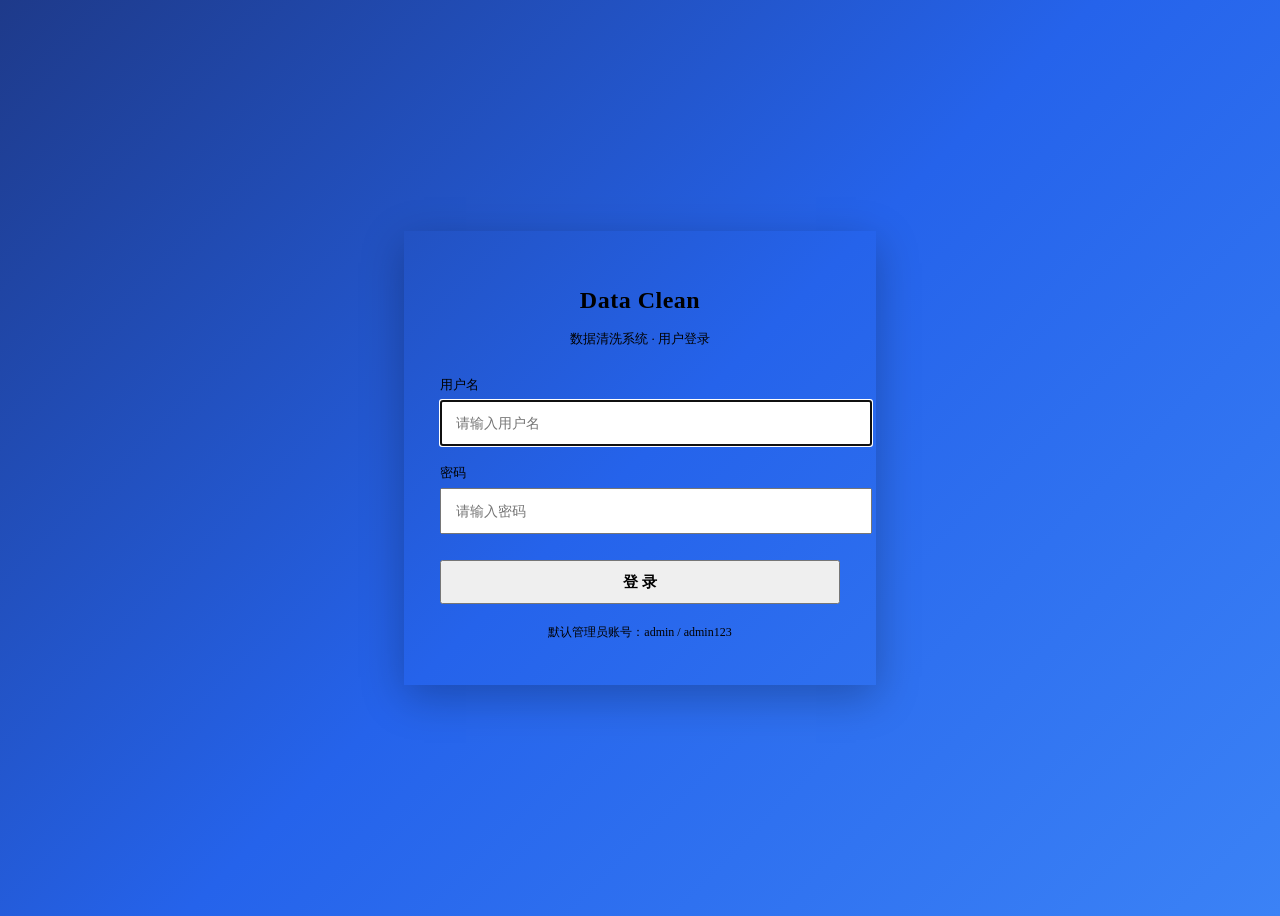
==== data-clean-system/src/main/resources/static/login.html @ 100e1c83 "feat: 添加JWT认证与用户管理及填充失败记录功能" ====
<!DOCTYPE html>
<html lang="zh-CN">
<head>
<meta charset="UTF-8">
<meta name="viewport" content="width=device-width, initial-scale=1.0">
<title>登录 - Data Clean 数据清洗系统</title>
<link rel="stylesheet" href="/css/style.css">
<style>
    body {
        display: flex;
        align-items: center;
        justify-content: center;
        min-height: 100vh;
        background: linear-gradient(135deg, #1e3a8a 0%, #2563eb 50%, #3b82f6 100%);
    }
    .login-wrapper {
        width: 400px;
        max-width: 92vw;
        background: var(--surface);
        border-radius: var(--radius-lg);
        box-shadow: 0 12px 40px rgba(0, 0, 0, .25);
        padding: 40px 36px 32px;
    }
    .login-brand { text-align: center; margin-bottom: 28px; }
    .login-brand h1 { font-size: 24px; font-weight: 700; color: var(--text); letter-spacing: .5px; }
    .login-brand p { font-size: 13px; color: var(--text-secondary); margin-top: 6px; }
    .login-form .form-group { margin-bottom: 18px; }
    .login-form label { display: block; font-size: 13px; color: var(--text-secondary); margin-bottom: 6px; }
    .login-form .form-input { width: 100%; height: 42px; padding: 0 14px; font-size: 14px; }
    .login-btn {
        width: 100%; height: 44px; margin-top: 8px;
        font-size: 15px; font-weight: 600;
    }
    .login-error {
        display: none;
        background: var(--danger-subtle); color: var(--danger);
        border: 1px solid #fecaca; border-radius: var(--radius-sm);
        padding: 10px 12px; font-size: 13px; margin-bottom: 16px;
    }
    .login-error.show { display: block; }
    .login-tip { text-align: center; font-size: 12px; color: var(--text-tertiary); margin-top: 20px; }
</style>
</head>
<body>
<div class="login-wrapper">
    <div class="login-brand">
        <h1>Data Clean</h1>
        <p>数据清洗系统 · 用户登录</p>
    </div>
    <div class="login-error" id="loginError"></div>
    <form class="login-form" id="loginForm" autocomplete="off">
        <div class="form-group">
            <label for="username">用户名</label>
            <input type="text" id="username" class="form-input" placeholder="请输入用户名" autofocus>
        </div>
        <div class="form-group">
            <label for="password">密码</label>
            <input type="password" id="password" class="form-input" placeholder="请输入密码">
        </div>
        <button type="submit" class="btn btn-primary login-btn" id="loginBtn">登 录</button>
    </form>
    <p class="login-tip">默认管理员账号：admin / admin123</p>
</div>

<script>
    const TOKEN_KEY = 'dc_token';
    const USER_KEY = 'dc_user';

    // 已登录则直接进入主页
    if (localStorage.getItem(TOKEN_KEY)) {
        location.replace('/index.html');
    }

    const form = document.getElementById('loginForm');
    const errorBox = document.getElementById('loginError');
    const loginBtn = document.getElementById('loginBtn');

    function showError(msg) {
        errorBox.textContent = msg;
        errorBox.classList.add('show');
    }

    form.addEventListener('submit', async (e) => {
        e.preventDefault();
        errorBox.classList.remove('show');

        const username = document.getElementById('username').value.trim();
        const password = document.getElementById('password').value;
        if (!username || !password) {
            showError('请输入用户名和密码');
            return;
        }

        loginBtn.disabled = true;
        loginBtn.textContent = '登录中…';
        try {
            const res = await fetch('/api/auth/login', {
                method: 'POST',
                headers: { 'Content-Type': 'application/json' },
                body: JSON.stringify({ username, password }),
            });
            const data = await res.json();
            if (data.code === 200 && data.data && data.data.token) {
                localStorage.setItem(TOKEN_KEY, data.data.token);
                localStorage.setItem(USER_KEY, JSON.stringify(data.data.user || {}));
                location.replace('/index.html');
            } else {
                showError(data.msg || '登录失败');
            }
        } catch (err) {
            showError('网络异常，请稍后重试');
        } finally {
            loginBtn.disabled = false;
            loginBtn.textContent = '登 录';
        }
    });
</script>
</body>
</html>
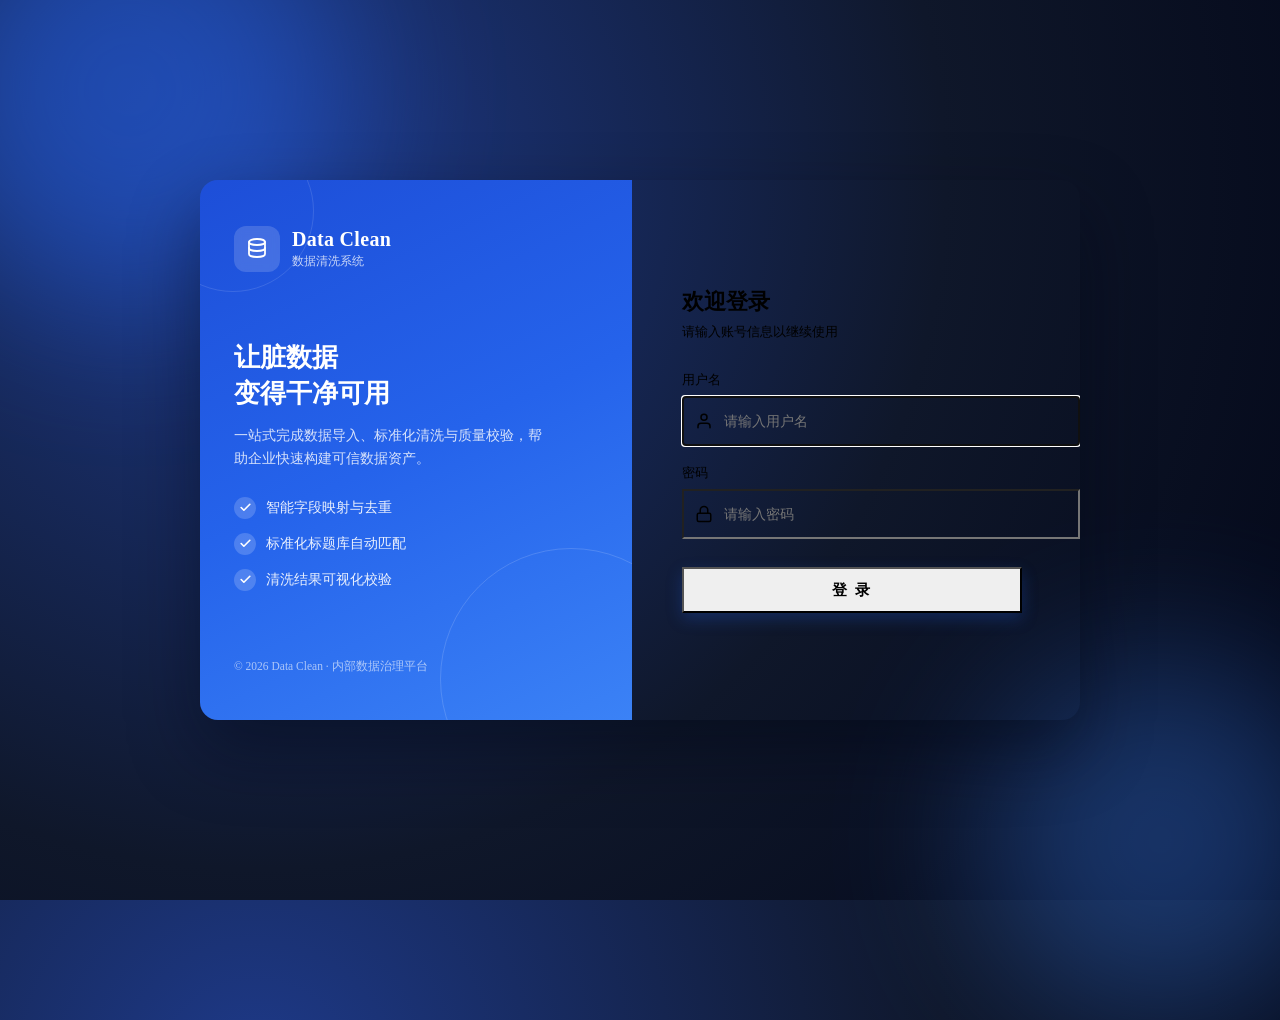
==== commit 7462cf8c: "feat(ui): 重构登录页布局与样式" ====
--- a/data-clean-system/src/main/resources/static/login.html
+++ b/data-clean-system/src/main/resources/static/login.html
@@ -7,59 +7,283 @@
 <link rel="stylesheet" href="/css/style.css">
 <style>
     body {
+        margin: 0;
+        min-height: 100vh;
         display: flex;
         align-items: center;
         justify-content: center;
-        min-height: 100vh;
-        background: linear-gradient(135deg, #1e3a8a 0%, #2563eb 50%, #3b82f6 100%);
-    }
-    .login-wrapper {
-        width: 400px;
-        max-width: 92vw;
+        font-family: var(--font);
+        background: radial-gradient(circle at 20% 20%, #1e3a8a 0%, #0f172a 55%, #020617 100%);
+        overflow: hidden;
+        position: relative;
+    }
+
+    /* 背景装饰光斑 */
+    body::before,
+    body::after {
+        content: "";
+        position: absolute;
+        border-radius: 50%;
+        filter: blur(80px);
+        opacity: .5;
+        z-index: 0;
+    }
+    body::before {
+        width: 420px; height: 420px;
+        background: #2563eb;
+        top: -120px; left: -80px;
+    }
+    body::after {
+        width: 360px; height: 360px;
+        background: #3b82f6;
+        bottom: -120px; right: -60px;
+        opacity: .35;
+    }
+
+    .login-shell {
+        position: relative;
+        z-index: 1;
+        display: flex;
+        width: 880px;
+        max-width: 94vw;
+        min-height: 540px;
         background: var(--surface);
-        border-radius: var(--radius-lg);
-        box-shadow: 0 12px 40px rgba(0, 0, 0, .25);
-        padding: 40px 36px 32px;
-    }
-    .login-brand { text-align: center; margin-bottom: 28px; }
-    .login-brand h1 { font-size: 24px; font-weight: 700; color: var(--text); letter-spacing: .5px; }
-    .login-brand p { font-size: 13px; color: var(--text-secondary); margin-top: 6px; }
-    .login-form .form-group { margin-bottom: 18px; }
-    .login-form label { display: block; font-size: 13px; color: var(--text-secondary); margin-bottom: 6px; }
-    .login-form .form-input { width: 100%; height: 42px; padding: 0 14px; font-size: 14px; }
-    .login-btn {
-        width: 100%; height: 44px; margin-top: 8px;
-        font-size: 15px; font-weight: 600;
-    }
+        border-radius: 18px;
+        box-shadow: 0 30px 70px rgba(2, 6, 23, .45);
+        overflow: hidden;
+        animation: rise .55s cubic-bezier(.16, 1, .3, 1);
+    }
+
+    @keyframes rise {
+        from { opacity: 0; transform: translateY(24px) scale(.98); }
+        to   { opacity: 1; transform: translateY(0) scale(1); }
+    }
+
+    /* ---------- 左侧品牌区 ---------- */
+    .login-aside {
+        flex: 1.05;
+        background: linear-gradient(155deg, #1d4ed8 0%, #2563eb 50%, #3b82f6 100%);
+        color: #fff;
+        padding: 46px 42px;
+        display: flex;
+        flex-direction: column;
+        justify-content: space-between;
+        position: relative;
+        overflow: hidden;
+    }
+    .login-aside::after {
+        content: "";
+        position: absolute;
+        width: 260px; height: 260px;
+        border: 1px solid rgba(255, 255, 255, .15);
+        border-radius: 50%;
+        bottom: -90px; right: -70px;
+    }
+    .login-aside::before {
+        content: "";
+        position: absolute;
+        width: 160px; height: 160px;
+        border: 1px solid rgba(255, 255, 255, .12);
+        border-radius: 50%;
+        top: -50px; left: -40px;
+    }
+
+    .brand {
+        display: flex;
+        align-items: center;
+        gap: 12px;
+        position: relative;
+        z-index: 1;
+    }
+    .brand-logo {
+        width: 46px; height: 46px;
+        border-radius: 12px;
+        background: rgba(255, 255, 255, .16);
+        display: flex; align-items: center; justify-content: center;
+        backdrop-filter: blur(4px);
+    }
+    .brand-name { font-size: 20px; font-weight: 700; letter-spacing: .3px; }
+    .brand-sub  { font-size: 12px; color: rgba(255, 255, 255, .75); margin-top: 2px; }
+
+    .aside-hero { position: relative; z-index: 1; }
+    .aside-hero h2 {
+        font-size: 26px;
+        font-weight: 700;
+        line-height: 1.35;
+        margin: 0 0 14px;
+    }
+    .aside-hero p {
+        font-size: 13.5px;
+        line-height: 1.7;
+        color: rgba(255, 255, 255, .82);
+        margin: 0 0 26px;
+        max-width: 320px;
+    }
+    .aside-features { list-style: none; padding: 0; margin: 0; display: flex; flex-direction: column; gap: 14px; }
+    .aside-features li { display: flex; align-items: center; gap: 10px; font-size: 13.5px; color: rgba(255, 255, 255, .9); }
+    .aside-features .tick {
+        flex: 0 0 22px; width: 22px; height: 22px;
+        border-radius: 50%;
+        background: rgba(255, 255, 255, .18);
+        display: flex; align-items: center; justify-content: center;
+    }
+
+    .aside-foot { position: relative; z-index: 1; font-size: 11.5px; color: rgba(255, 255, 255, .6); }
+
+    /* ---------- 右侧表单区 ---------- */
+    .login-main {
+        flex: 1;
+        padding: 54px 50px;
+        display: flex;
+        flex-direction: column;
+        justify-content: center;
+    }
+    .login-head { margin-bottom: 30px; }
+    .login-head h1 { font-size: 22px; font-weight: 700; color: var(--text); margin: 0 0 6px; letter-spacing: -.01em; }
+    .login-head p  { font-size: 13px; color: var(--text-secondary); margin: 0; }
+
     .login-error {
         display: none;
-        background: var(--danger-subtle); color: var(--danger);
-        border: 1px solid #fecaca; border-radius: var(--radius-sm);
-        padding: 10px 12px; font-size: 13px; margin-bottom: 16px;
-    }
-    .login-error.show { display: block; }
-    .login-tip { text-align: center; font-size: 12px; color: var(--text-tertiary); margin-top: 20px; }
+        align-items: center;
+        gap: 8px;
+        background: var(--danger-subtle);
+        color: var(--danger);
+        border: 1px solid #fecaca;
+        border-radius: var(--radius-sm);
+        padding: 10px 12px;
+        font-size: 13px;
+        margin-bottom: 18px;
+    }
+    .login-error.show { display: flex; animation: shake .35s; }
+    @keyframes shake {
+        0%,100% { transform: translateX(0); }
+        25% { transform: translateX(-5px); }
+        75% { transform: translateX(5px); }
+    }
+
+    .login-form .form-group { margin-bottom: 18px; }
+    .login-form label { display: block; font-size: 13px; color: var(--text-secondary); margin-bottom: 7px; font-weight: 500; }
+
+    .field { position: relative; }
+    .field-icon {
+        position: absolute;
+        left: 13px; top: 50%;
+        transform: translateY(-50%);
+        color: var(--text-tertiary);
+        display: flex;
+        pointer-events: none;
+        transition: color .15s;
+    }
+    .field .form-input {
+        width: 100%;
+        height: 46px;
+        padding: 0 14px 0 40px;
+        font-size: 14px;
+        border-radius: var(--radius);
+        background: var(--bg);
+    }
+    .field .form-input:focus { background: var(--surface); }
+    .field:focus-within .field-icon { color: var(--accent); }
+
+    .login-btn {
+        width: 100%;
+        height: 46px;
+        margin-top: 10px;
+        font-size: 15px;
+        font-weight: 600;
+        border-radius: var(--radius);
+        letter-spacing: 2px;
+        box-shadow: 0 6px 16px rgba(37, 99, 235, .25);
+        transition: background .15s, transform .12s, box-shadow .15s;
+    }
+    .login-btn:hover { box-shadow: 0 8px 22px rgba(37, 99, 235, .35); }
+    .login-btn:active { transform: translateY(1px); }
+
+    .login-tip { text-align: center; font-size: 12px; color: var(--text-tertiary); margin-top: 22px; }
+
+    /* ---------- 响应式 ---------- */
+    @media (max-width: 760px) {
+        .login-shell { flex-direction: column; min-height: auto; width: 94vw; }
+        .login-aside { display: none; }
+        .login-main { padding: 40px 28px; }
+    }
 </style>
 </head>
 <body>
-<div class="login-wrapper">
-    <div class="login-brand">
-        <h1>Data Clean</h1>
-        <p>数据清洗系统 · 用户登录</p>
-    </div>
-    <div class="login-error" id="loginError"></div>
-    <form class="login-form" id="loginForm" autocomplete="off">
-        <div class="form-group">
-            <label for="username">用户名</label>
-            <input type="text" id="username" class="form-input" placeholder="请输入用户名" autofocus>
+<div class="login-shell">
+    <!-- 左侧品牌展示 -->
+    <aside class="login-aside">
+        <div class="brand">
+            <div class="brand-logo">
+                <svg width="24" height="24" viewBox="0 0 24 24" fill="none" stroke="#fff" stroke-width="1.8" stroke-linecap="round" stroke-linejoin="round">
+                    <ellipse cx="12" cy="5" rx="8" ry="3"/>
+                    <path d="M4 5v6c0 1.66 3.58 3 8 3s8-1.34 8-3V5"/>
+                    <path d="M4 11v6c0 1.66 3.58 3 8 3s8-1.34 8-3v-6"/>
+                </svg>
+            </div>
+            <div>
+                <div class="brand-name">Data Clean</div>
+                <div class="brand-sub">数据清洗系统</div>
+            </div>
         </div>
-        <div class="form-group">
-            <label for="password">密码</label>
-            <input type="password" id="password" class="form-input" placeholder="请输入密码">
+
+        <div class="aside-hero">
+            <h2>让脏数据<br>变得干净可用</h2>
+            <p>一站式完成数据导入、标准化清洗与质量校验，帮助企业快速构建可信数据资产。</p>
+            <ul class="aside-features">
+                <li>
+                    <span class="tick"><svg width="13" height="13" viewBox="0 0 24 24" fill="none" stroke="#fff" stroke-width="3" stroke-linecap="round" stroke-linejoin="round"><polyline points="20 6 9 17 4 12"/></svg></span>
+                    智能字段映射与去重
+                </li>
+                <li>
+                    <span class="tick"><svg width="13" height="13" viewBox="0 0 24 24" fill="none" stroke="#fff" stroke-width="3" stroke-linecap="round" stroke-linejoin="round"><polyline points="20 6 9 17 4 12"/></svg></span>
+                    标准化标题库自动匹配
+                </li>
+                <li>
+                    <span class="tick"><svg width="13" height="13" viewBox="0 0 24 24" fill="none" stroke="#fff" stroke-width="3" stroke-linecap="round" stroke-linejoin="round"><polyline points="20 6 9 17 4 12"/></svg></span>
+                    清洗结果可视化校验
+                </li>
+            </ul>
         </div>
-        <button type="submit" class="btn btn-primary login-btn" id="loginBtn">登 录</button>
-    </form>
-    <p class="login-tip">默认管理员账号：admin / admin123</p>
+
+        <div class="aside-foot">© 2026 Data Clean · 内部数据治理平台</div>
+    </aside>
+
+    <!-- 右侧登录表单 -->
+    <main class="login-main">
+        <div class="login-head">
+            <h1>欢迎登录</h1>
+            <p>请输入账号信息以继续使用</p>
+        </div>
+
+        <div class="login-error" id="loginError">
+            <svg width="16" height="16" viewBox="0 0 24 24" fill="none" stroke="currentColor" stroke-width="2" stroke-linecap="round" stroke-linejoin="round"><circle cx="12" cy="12" r="10"/><line x1="12" y1="8" x2="12" y2="12"/><line x1="12" y1="16" x2="12.01" y2="16"/></svg>
+            <span id="loginErrorText"></span>
+        </div>
+
+        <form class="login-form" id="loginForm" autocomplete="off">
+            <div class="form-group">
+                <label for="username">用户名</label>
+                <div class="field">
+                    <span class="field-icon">
+                        <svg width="18" height="18" viewBox="0 0 24 24" fill="none" stroke="currentColor" stroke-width="2" stroke-linecap="round" stroke-linejoin="round"><path d="M20 21v-2a4 4 0 0 0-4-4H8a4 4 0 0 0-4 4v2"/><circle cx="12" cy="7" r="4"/></svg>
+                    </span>
+                    <input type="text" id="username" class="form-input" placeholder="请输入用户名" autofocus>
+                </div>
+            </div>
+            <div class="form-group">
+                <label for="password">密码</label>
+                <div class="field">
+                    <span class="field-icon">
+                        <svg width="18" height="18" viewBox="0 0 24 24" fill="none" stroke="currentColor" stroke-width="2" stroke-linecap="round" stroke-linejoin="round"><rect x="3" y="11" width="18" height="11" rx="2"/><path d="M7 11V7a5 5 0 0 1 10 0v4"/></svg>
+                    </span>
+                    <input type="password" id="password" class="form-input" placeholder="请输入密码">
+                </div>
+            </div>
+            <button type="submit" class="btn btn-primary login-btn" id="loginBtn">登 录</button>
+        </form>
+<!--        <p class="login-tip">默认管理员账号：admin / admin123</p>-->
+    </main>
 </div>
 
 <script>
@@ -73,10 +297,11 @@
 
     const form = document.getElementById('loginForm');
     const errorBox = document.getElementById('loginError');
+    const errorText = document.getElementById('loginErrorText');
     const loginBtn = document.getElementById('loginBtn');
 
     function showError(msg) {
-        errorBox.textContent = msg;
+        errorText.textContent = msg;
         errorBox.classList.add('show');
     }
 
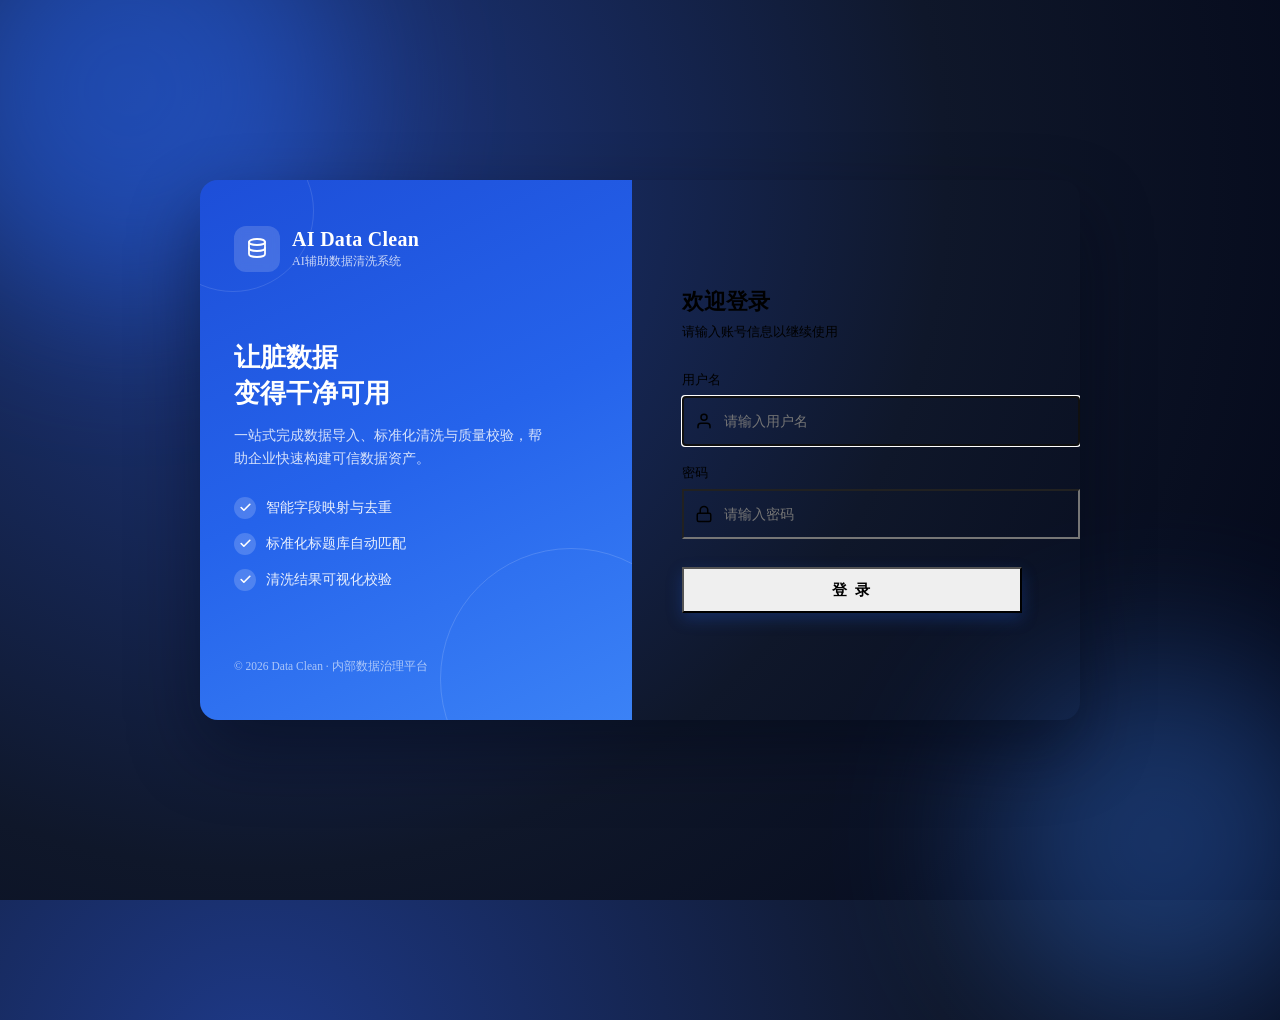
==== commit 3697ea3a: "feat: 添加查看结果对应源数据功能" ====
--- a/data-clean-system/src/main/resources/static/login.html
+++ b/data-clean-system/src/main/resources/static/login.html
@@ -222,8 +222,8 @@
                 </svg>
             </div>
             <div>
-                <div class="brand-name">Data Clean</div>
-                <div class="brand-sub">数据清洗系统</div>
+                <div class="brand-name">AI Data Clean</div>
+                <div class="brand-sub">AI辅助数据清洗系统</div>
             </div>
         </div>
 
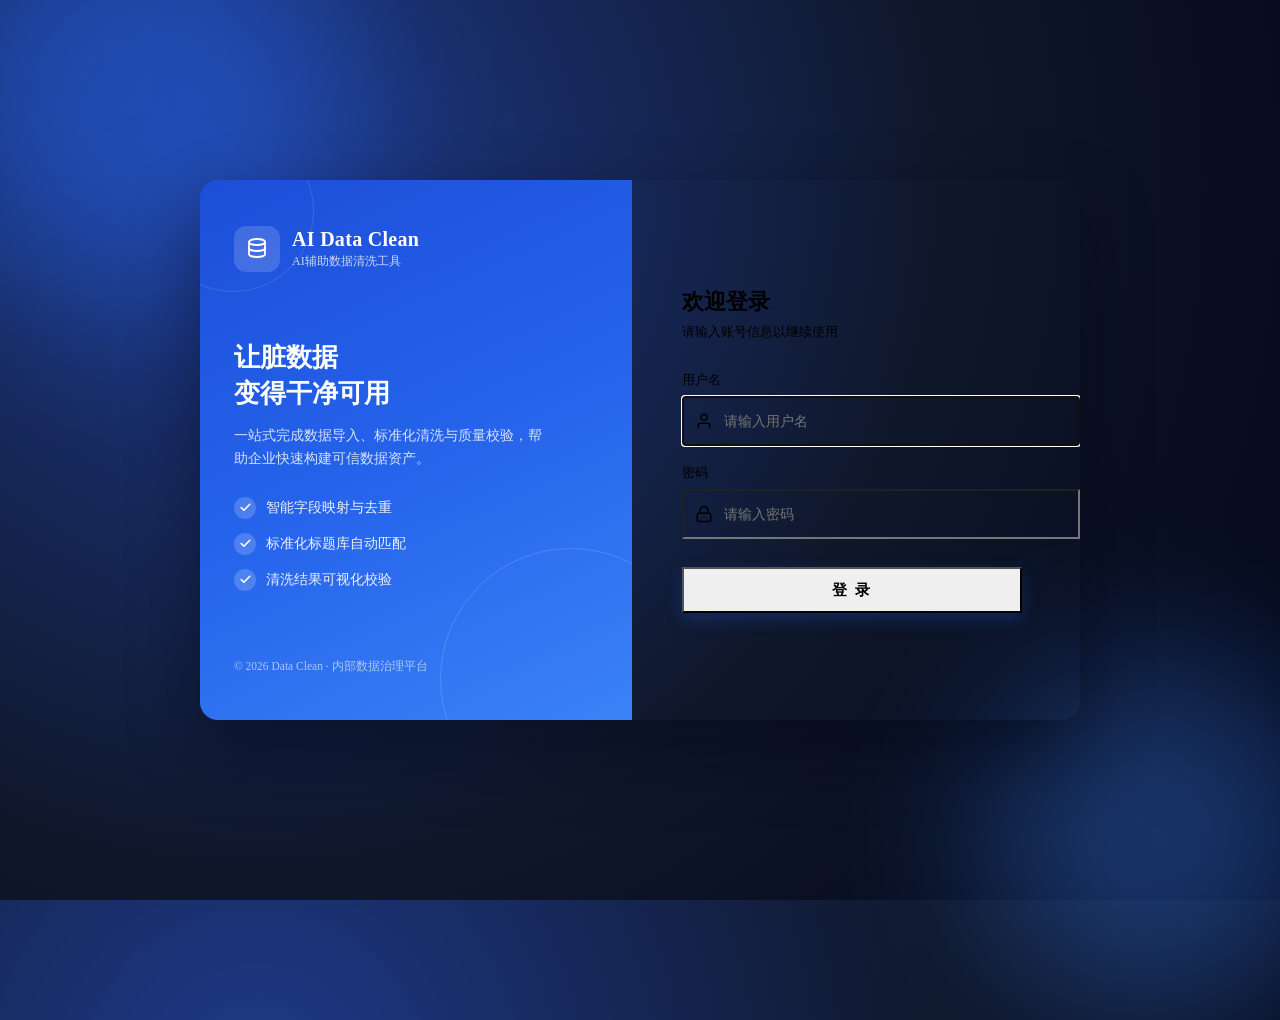
==== commit fcbae27d: "feat(externalclean): 添加外部数据清洗模块" ====
--- a/data-clean-system/src/main/resources/static/login.html
+++ b/data-clean-system/src/main/resources/static/login.html
@@ -3,7 +3,7 @@
 <head>
 <meta charset="UTF-8">
 <meta name="viewport" content="width=device-width, initial-scale=1.0">
-<title>登录 - Data Clean 数据清洗系统</title>
+<title>登录 - Data Clean 数据清洗工具</title>
 <link rel="stylesheet" href="/css/style.css">
 <style>
     body {
@@ -223,7 +223,7 @@
             </div>
             <div>
                 <div class="brand-name">AI Data Clean</div>
-                <div class="brand-sub">AI辅助数据清洗系统</div>
+                <div class="brand-sub">AI辅助数据清洗工具</div>
             </div>
         </div>
 
